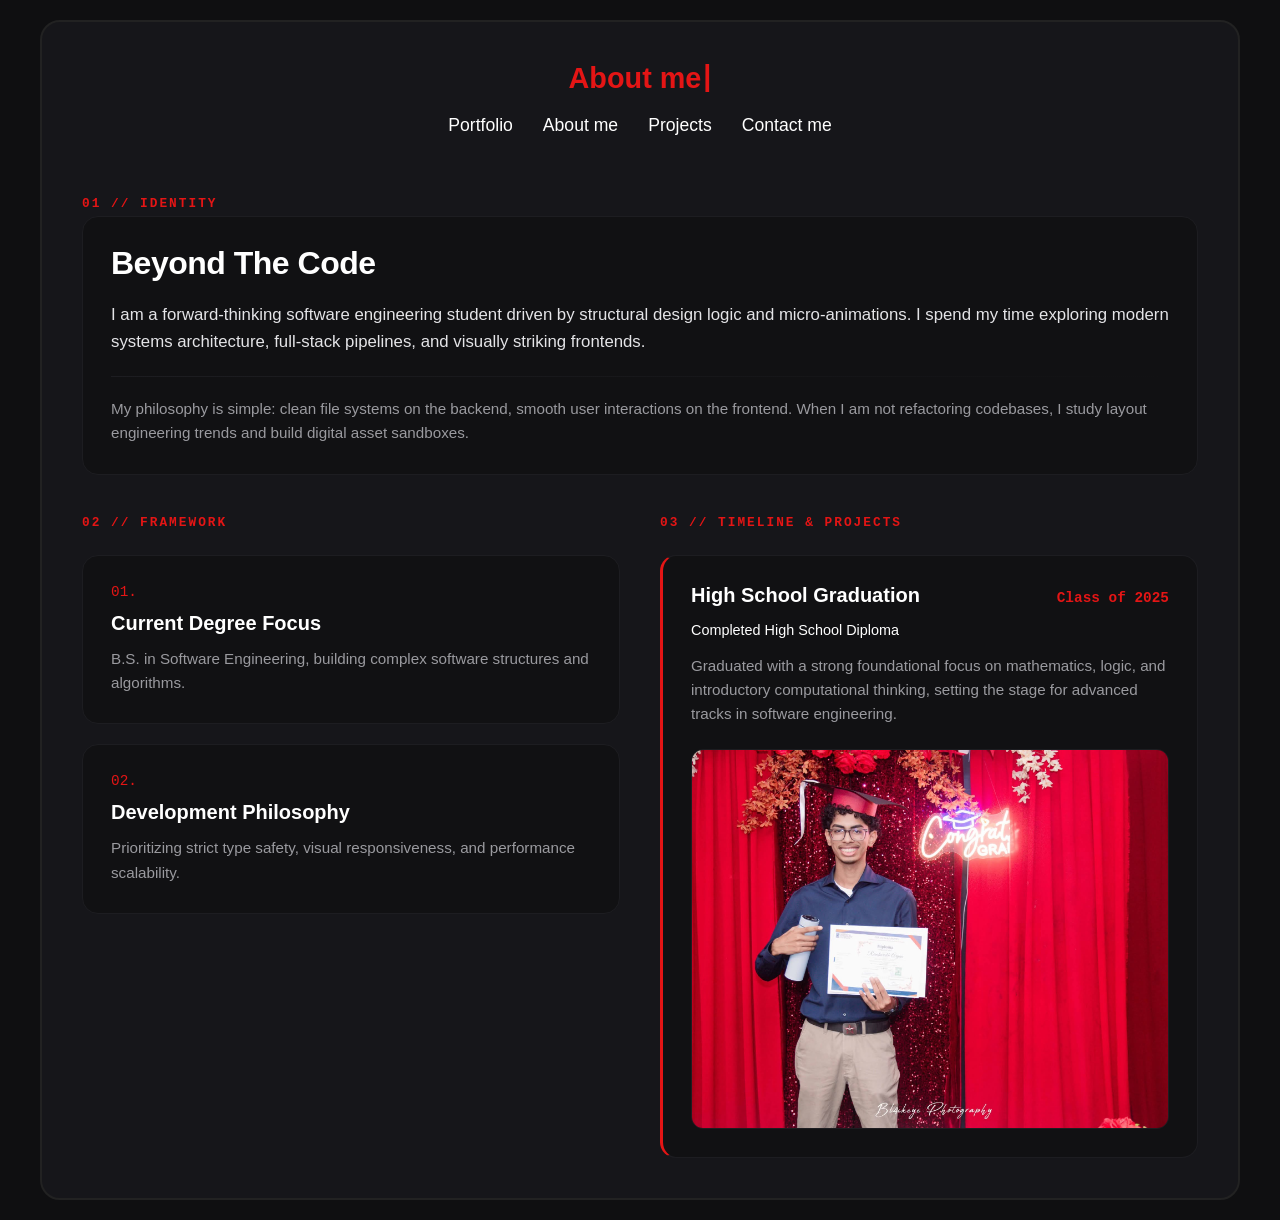
==== about.html @ f9e589f2 "file paths fixes 2.0" ====
<!DOCTYPE html>
<html lang="en">
<head>
    <meta charset="UTF-8">
    <meta name="viewport" content="width=device-width, initial-scale=1.0">
    <title>About</title>
    <link rel="stylesheet" href="../css/about.css">
</head>
<body>
    <div class="main-wrapper">
        <div class="secondary-wrapper">
            <nav>
                <div class="logo" id="typing-text"></div>
                <ul class="nav-bar">
                    <li><a href="index.html">Portfolio</a></li>
                    <li><a href="pages/about.html">About me</a></li>
                    <li><a href="project.html">Projects</a></li>
                    <li><a href="contact.html">Contact me</a></li>
                </ul>
            </nav>
                        <div class="about-container">
                
 <div class="identity-section">
    <div class="section-tag">01 // IDENTITY</div>
    
    <div class="info-card identity-card">
        <h2>Beyond The Code</h2>
        
        <p class="highlight-text">
            I am a forward-thinking software engineering student driven by structural design logic and micro-animations. 
            I spend my time exploring modern systems architecture, full-stack pipelines, and visually striking frontends.
        </p>
        
        <div class="card-divider"></div>
        
        <p class="body-text">
            My philosophy is simple: clean file systems on the backend, smooth user interactions on the frontend. 
            When I am not refactoring codebases, I study layout engineering trends and build digital asset sandboxes.
        </p>
    </div>
</div>

<div class="profile-grid">
    
    <div class="grid-column">
        <div class="section-tag">02 // FRAMEWORK</div>
        
        <div class="info-card">
            <span class="card-number">01.</span>
            <h3>Current Degree Focus</h3>
            <p>B.S. in Software Engineering, building complex software structures and algorithms.</p>
        </div>

        <div class="info-card">
            <span class="card-number">02.</span>
            <h3>Development Philosophy</h3>
            <p>Prioritizing strict type safety, visual responsiveness, and performance scalability.</p>
        </div>
    </div>

    <div class="grid-column">
        <div class="section-tag">03 // TIMELINE & PROJECTS</div>
        
       <div class="info-card timeline-card">
        <div class="card-header-inline">
            <h3>High School Graduation</h3>
         <span class="accent-date">Class of 2025</span>
        </div>
        <p class="sub-institution">Completed High School Diploma</p>
    
        <p class="card-body-text">
          Graduated with a strong foundational focus on mathematics, logic, and introductory computational thinking, setting the stage for advanced tracks in software engineering.
        </p>

            <div class="single-image-container">
                <img class="grad-portrait-img" src="../img/WhatsApp Image 2026-05-18 at 12.04.44 AM.jpeg" alt="High School Graduation">
            </div>

        </div>

        <script src="../js/about.js"></script>
        </div>
    </div>
</body>
</html>
---- css/about.css ----
/* Maintain your theme colors */
:root {
  --bg-dark: #0f0f11;
  --card-dark: #16161a;
  --primary-red: #e41515;
  --text-white: #ffffff;
  --text-muted: #a5a5a5;
}

* {
  margin: 0;
  padding: 0;
  box-sizing: border-box;
}

body {
  background-color: var(--bg-dark);
  font-family: Arial, sans-serif;
  color: var(--text-white);
}

.main-wrapper {
  display: flex;
  justify-content: center;
  align-items: center;
  min-height: 100vh;
  padding: 20px;
}

.secondary-wrapper {
  background-color: var(--card-dark);
  border: 2px solid #222;
  border-radius: 20px;
  width: 100%;
  max-width: 1200px;
  padding: 40px;
}

nav {
  display: flex;
  flex-direction: column;
  align-items: center;
  width: 100%;
  margin-bottom: 60px; 
}


nav .logo {
  color: var(--primary-red);
  font-size: 1.8rem;
  font-weight: bold;
  margin-bottom: 20px;
}


nav .nav-bar {
  display: flex;
  justify-content: center;
  align-items: center;
  list-style: none;
  gap: 30px; /
}

nav .nav-bar a {
  color: var(--text-white);
  text-decoration: none;
  font-size: 1.1rem;
  transition: color 0.2s ease;
}

nav .nav-bar a:hover {
  color: var(--primary-red);
}

.image-swapper-container {
    position: relative;
    width: 100%;
    height: 220px; /* Adjust height to fit your card aesthetic */
    margin-top: 20px;
    border-radius: 12px;
    overflow: hidden;
    background: #16161a;
    border: 1px solid #1d1d21;
}

/* Container framework for a single image */
.single-image-container {
    width: 100%;
    height: 380px; /* Increased height to beautifully accommodate a portrait photo */
    margin-top: 22px;
    border-radius: 12px;
    overflow: hidden;
    background: #16161a;
    border: 1px solid #1d1d21;
}

/* Photo adjustments for portrait framing */
.grad-portrait-img {
    width: 100%;
    height: 100%;
    object-fit: cover; /* Keeps aspect ratio intact */
    object-position: center 15%; /* Intelligently frames upper bodies and faces */
    transition: transform 0.5s cubic-bezier(0.25, 0.8, 0.25, 1);
}

/* Micro-interaction zoom matching the rest of your site */
.single-image-container:hover .grad-portrait-img {
    transform: scale(1.03);
}

/* Micro-zoom interactive effect on hover */
.image-swapper-container:hover .swap-img {
    transform: scale(1.03);
}

/* Card Customization for Identity */
.identity-card {
    display: flex;
    flex-direction: column;
    gap: 16px;
    height: calc(100% - 35px); /* Forces card to visually stretch and align cleanly if inside a grid */
}

/* Make the title match the clean, sharp style */
.identity-card h2 {
    color: #ffffff;
    font-size: 2rem;
    margin: 0 0 4px 0;
    font-weight: 700;
    letter-spacing: -0.5px;
}

/* First paragraph gets slightly higher contrast to draw the eye */
.identity-card .highlight-text {
    color: #e4e4e7;
    font-size: 1.05rem;
    line-height: 1.6;
    margin: 0;
}

/* Sleek subtle divider line inside the card */
.card-divider {
    height: 1px;
    background: linear-gradient(to right, #1d1d21, rgba(29, 29, 33, 0));
    margin: 4px 0;
}

/* Second paragraph matches standard card text description */
.identity-card .body-text {
    color: #9a9a9f;
    font-size: 0.95rem;
    line-height: 1.6;
    margin: 0;
}

/* Core Layout Container */
.profile-grid {
    display: grid;
    grid-template-columns: 1fr 1fr;
    gap: 40px;
    margin-top: 40px;
}

/* Ensure column elements stack cleanly */
.grid-column {
    display: flex;
    flex-direction: column;
    gap: 20px;
}

.section-tag {
    color: var(--primary-red); /* Your primary red */
    font-family: monospace;
    font-size: 0.8rem;
    letter-spacing: 2px;
    text-transform: uppercase;
    margin-bottom: 5px;
    font-weight: 600;
}

/* Base Card Styling - Unifies all cards */
.info-card {
    background: #111113; /* Deep solid dark gray matching your design */
    border: 1px solid #1d1d21; /* Ultra-subtle border for crisp definition */
    border-radius: 16px;
    padding: 28px;
    transition: transform 0.3s cubic-bezier(0.25, 0.8, 0.25, 1), 
                border-color 0.3s ease;
}

.info-card:hover {
    transform: translateY(-4px);
    border-color: #ff3333; /* Subtle glow effect on hover */
}

/* Card Elements */
.card-number {
    color: var(--primary-red);
    font-family: monospace;
    font-size: 0.9rem;
    display: block;
    margin-bottom: 12px;
}

.info-card h3 {
    color: #ffffff;
    font-size: 1.25rem;
    margin: 0 0 12px 0;
    font-weight: 600;
}

.info-card p {
    color: #9a9a9f;
    font-size: 0.95rem;
    line-height: 1.6;
    margin: 0;
}

/* Timeline Customizations */
.timeline-card {
    border-left: 3px solid var(--primary-red); /* Keep your signature red accent line */
}

.card-header-inline {
    display: flex;
    justify-content: space-between;
    align-items: baseline;
    flex-wrap: wrap;
    gap: 10px;
}

.accent-date {
    color: var(--primary-red);
    font-family: monospace;
    font-weight: bold;
    font-size: 0.9rem;
}

.sub-institution {
    color: #ffffff !important;
    font-size: 0.9rem !important;
    font-weight: 500;
    margin-bottom: 12px !important;
}

/* Project Card & Image Styling */
.project-card {
    padding: 0; /* Clear padding to let image bleed to edges */
    overflow: hidden;
}

.project-image-wrapper {
    width: 100%;
    height: 180px;
    overflow: hidden;
    background: #1a1a1e;
    border-bottom: 1px solid #1d1d21;
}

.project-image-wrapper img {
    width: 100%;
    height: 100%;
    object-fit: cover;
    transition: transform 0.5s ease;
}

.project-card:hover .project-image-wrapper img {
    transform: scale(1.04); /* Smooth micro-zoom when hovering the card */
}

.project-meta {
    padding: 24px;
}

/* Responsive Handling for Tablet/Mobile */
@media (max-width: 900px) {
    .profile-grid {
        grid-template-columns: 1fr; /* Stacks vertically into a beautiful single column */
        gap: 30px;
    }
}

::-webkit-scrollbar-track {
  background: #121212;
}

::-webkit-scrollbar-thumb {
  background: var(--primary-red);
  border-radius: 10px;
  border: 2px solid #121212;/
}

/* 4. Thumb hover effect */
::-webkit-scrollbar-thumb:hover {
  background: var(--primary-red);
}

#typing-text::after {
  content: "|";
  color: var(--primary-red, #d92323);;
  margin-left: 2px;
  display: inline-block;
  animation: blinkCursor 1s step-end infinite;

  vertical-align: 0.08em;
  line-height: 1;
}

@keyframes blinkCursor {
  from, to { color: transparent }
  50% { color: var(--brand-orange, #d92323) }
}
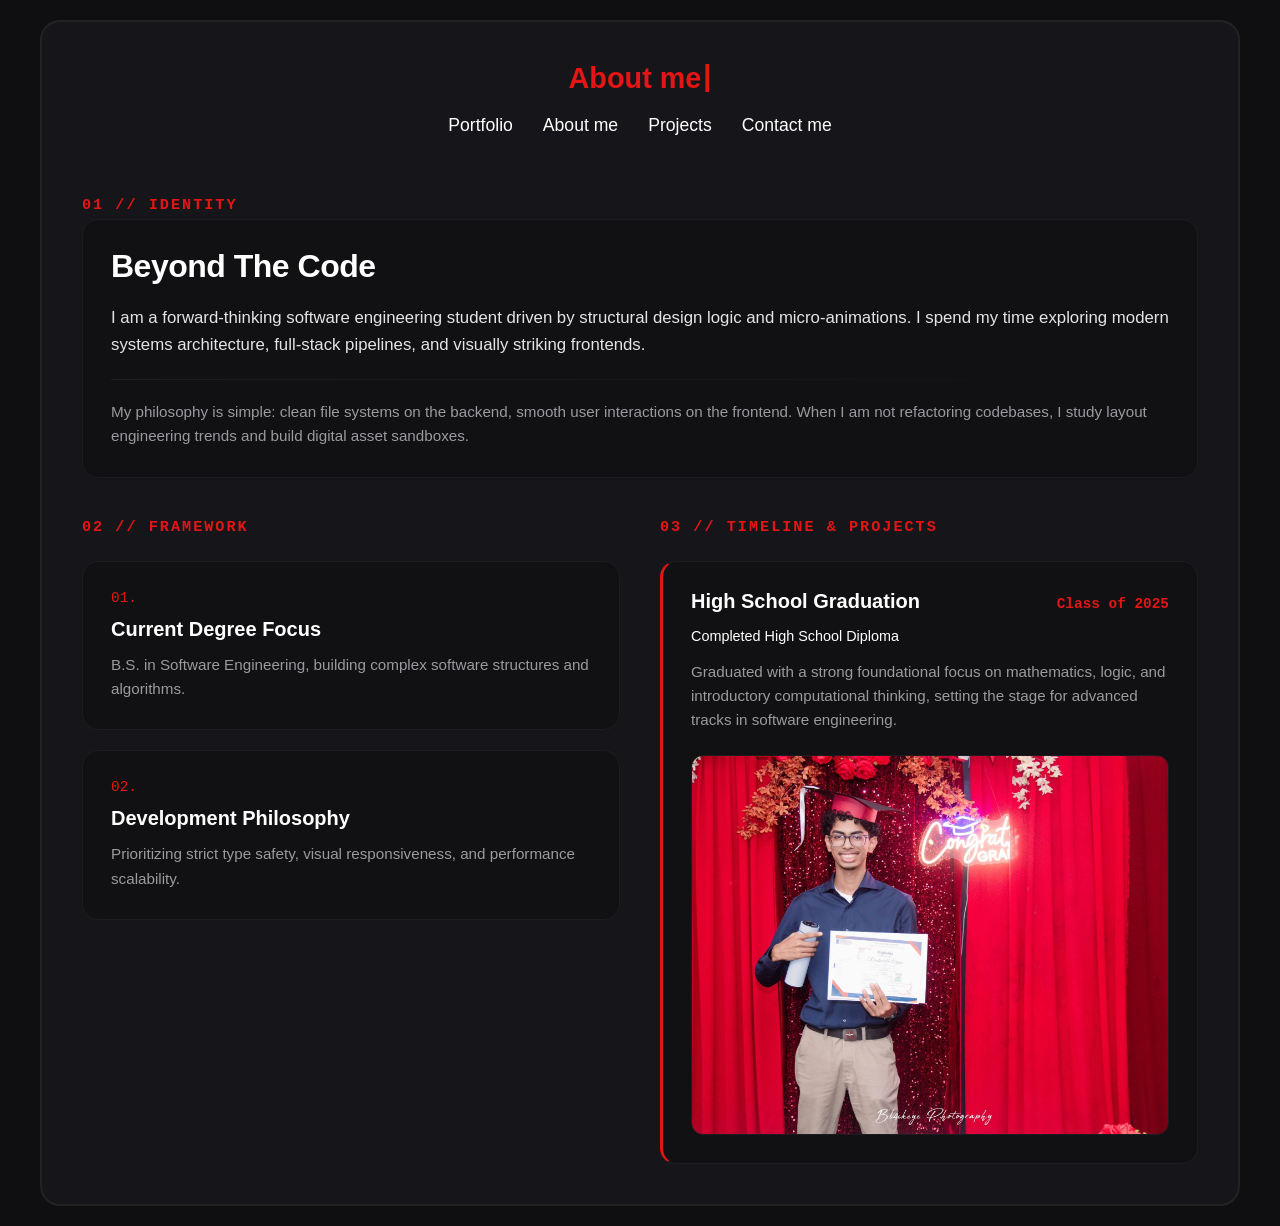
==== commit cd1cf786: "final version 1.0" ====
--- a/about.html
+++ b/about.html
@@ -4,7 +4,7 @@
     <meta charset="UTF-8">
     <meta name="viewport" content="width=device-width, initial-scale=1.0">
     <title>About</title>
-    <link rel="stylesheet" href="../css/about.css">
+    <link rel="stylesheet" href="css/about.css">
 </head>
 <body>
     <div class="main-wrapper">
@@ -13,7 +13,7 @@
                 <div class="logo" id="typing-text"></div>
                 <ul class="nav-bar">
                     <li><a href="index.html">Portfolio</a></li>
-                    <li><a href="pages/about.html">About me</a></li>
+                    <li><a href="about.html">About me</a></li>
                     <li><a href="project.html">Projects</a></li>
                     <li><a href="contact.html">Contact me</a></li>
                 </ul>
@@ -73,12 +73,12 @@
         </p>
 
             <div class="single-image-container">
-                <img class="grad-portrait-img" src="../img/WhatsApp Image 2026-05-18 at 12.04.44 AM.jpeg" alt="High School Graduation">
+                <img class="grad-portrait-img" src="img/graduation-pic-2.jpeg" alt="High School Graduation">
             </div>
 
         </div>
 
-        <script src="../js/about.js"></script>
+        <script src="js/about.js"></script>
         </div>
     </div>
 </body>
--- a/css/about.css
+++ b/css/about.css
@@ -171,7 +171,7 @@
 .section-tag {
     color: var(--primary-red); /* Your primary red */
     font-family: monospace;
-    font-size: 0.8rem;
+    font-size: 0.95rem;
     letter-spacing: 2px;
     text-transform: uppercase;
     margin-bottom: 5px;
@@ -280,19 +280,23 @@
     }
 }
 
+::-webkit-scrollbar {
+  width: 10px;
+}
+
 ::-webkit-scrollbar-track {
   background: #121212;
 }
 
 ::-webkit-scrollbar-thumb {
-  background: var(--primary-red);
+  background: #d92323;
   border-radius: 10px;
   border: 2px solid #121212;/
 }
 
 /* 4. Thumb hover effect */
 ::-webkit-scrollbar-thumb:hover {
-  background: var(--primary-red);
+  background: #d92323;
 }
 
 #typing-text::after {
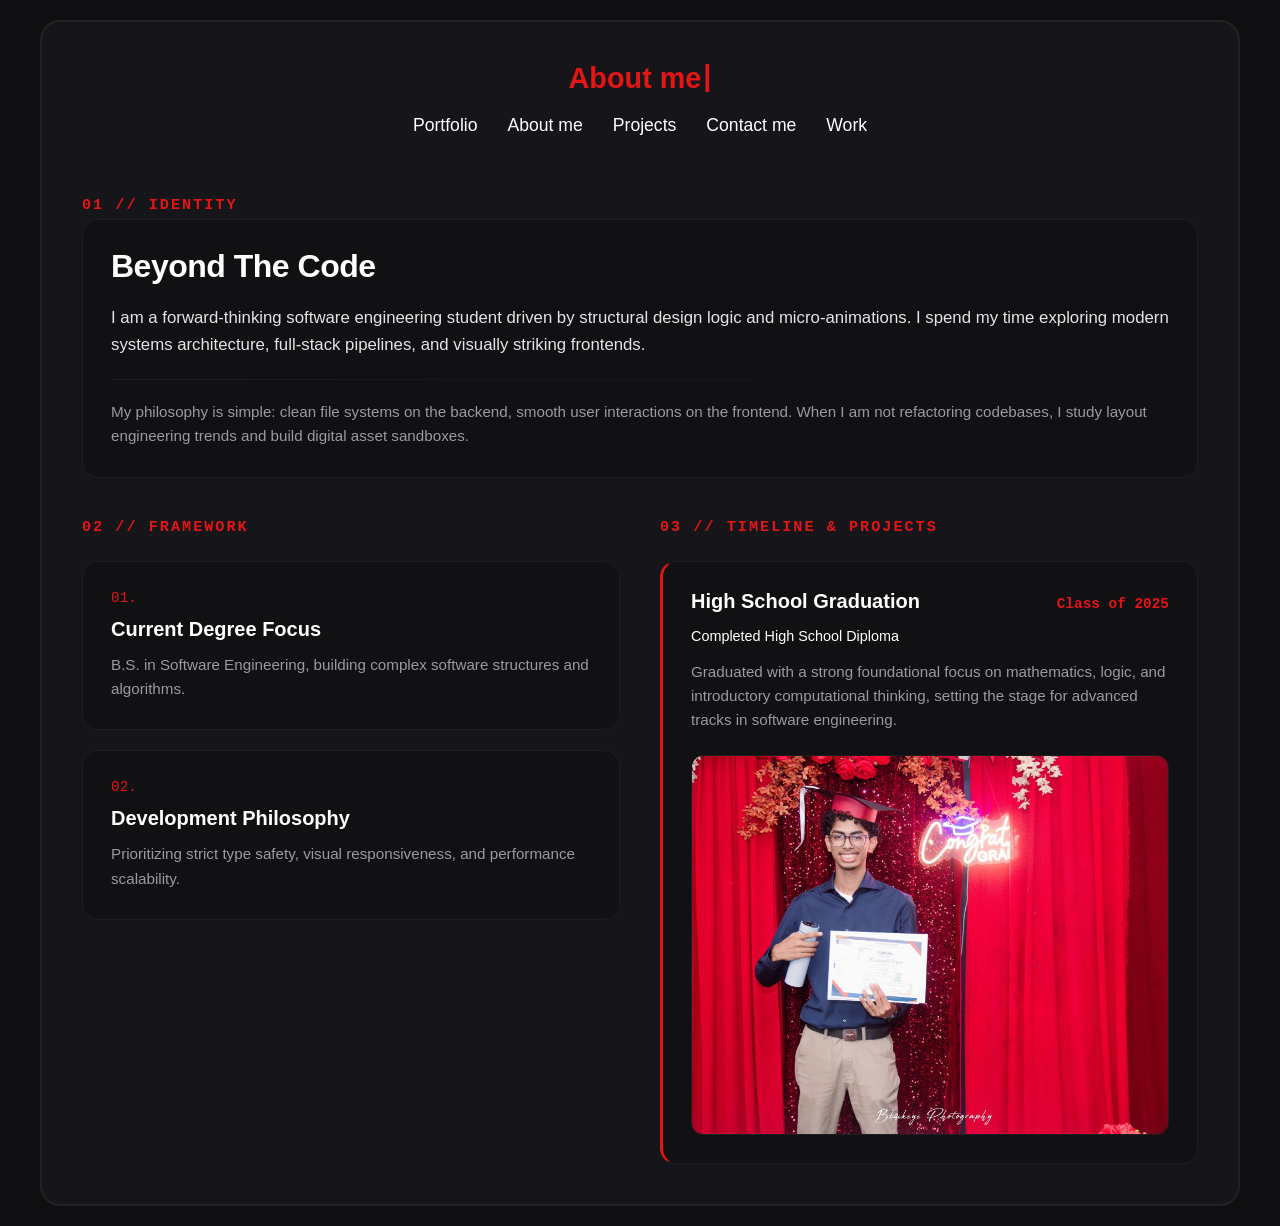
==== commit 22c20c11: "FINAL" ====
--- a/about.html
+++ b/about.html
@@ -16,6 +16,7 @@
                     <li><a href="about.html">About me</a></li>
                     <li><a href="project.html">Projects</a></li>
                     <li><a href="contact.html">Contact me</a></li>
+                    <li><a href="work.html">Work</a></li>
                 </ul>
             </nav>
                         <div class="about-container">
@@ -78,8 +79,10 @@
 
         </div>
 
-        <script src="js/about.js"></script>
+        
         </div>
     </div>
+<script src="js/about.js"></script>
+
 </body>
 </html>
--- a/css/about.css
+++ b/css/about.css
@@ -299,6 +299,7 @@
   background: #d92323;
 }
 
+
 #typing-text::after {
   content: "|";
   color: var(--primary-red, #d92323);;
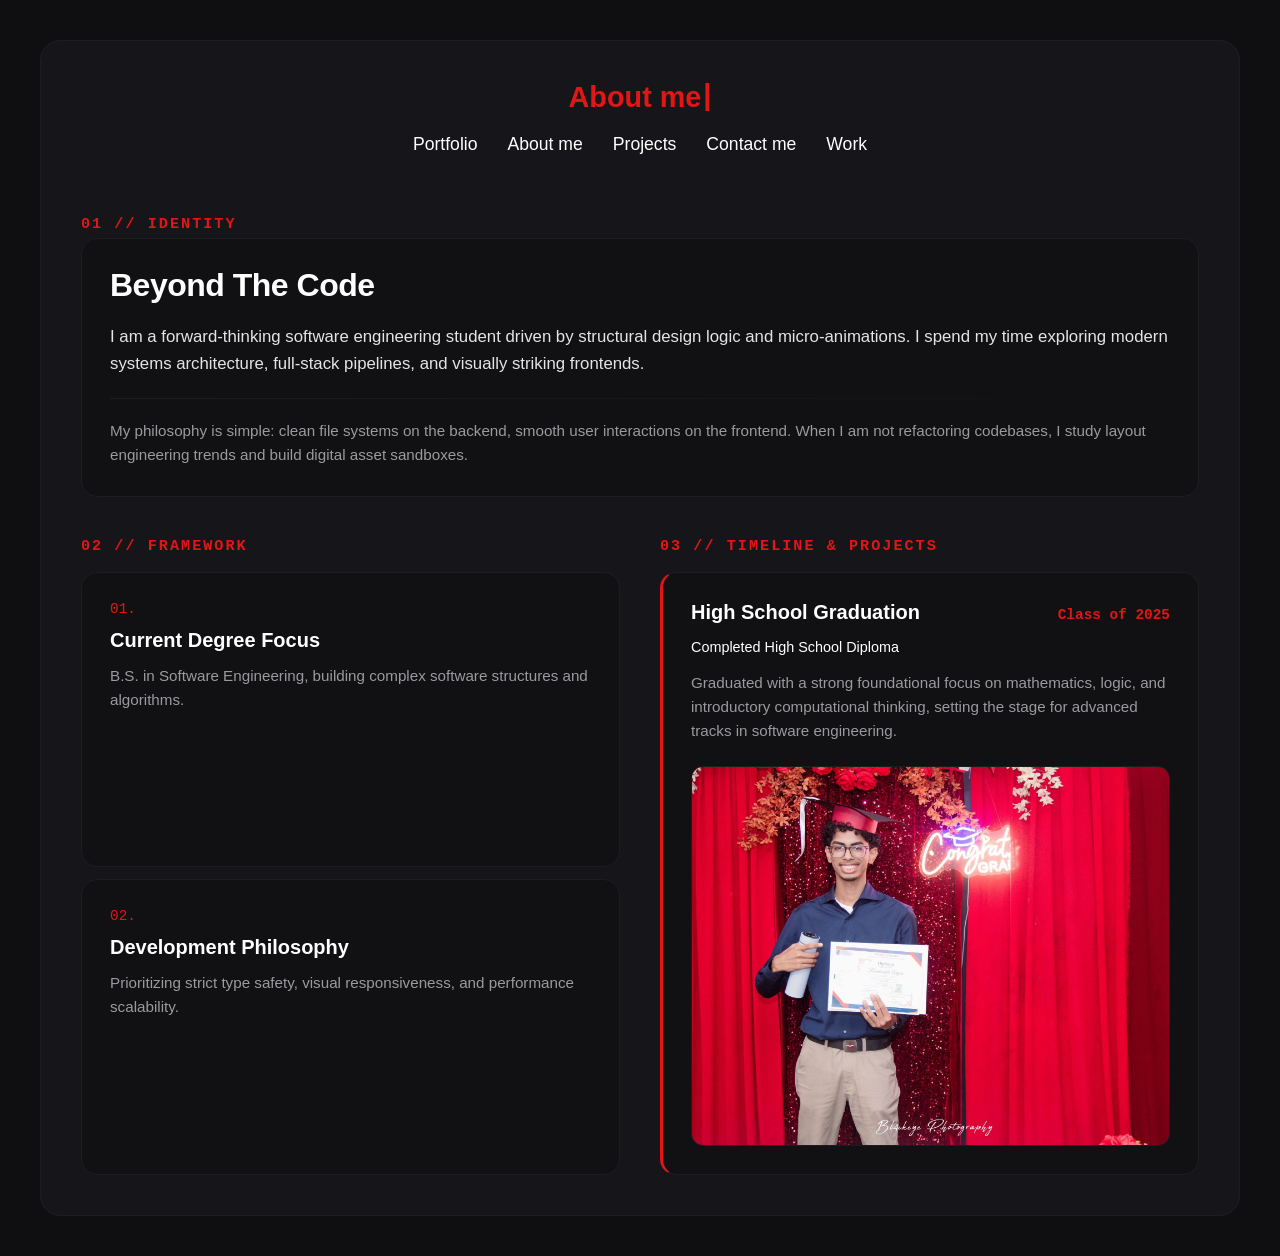
==== commit 2bea4f00: "final pt11" ====
--- a/about.html
+++ b/about.html
@@ -5,6 +5,7 @@
     <meta name="viewport" content="width=device-width, initial-scale=1.0">
     <title>About</title>
     <link rel="stylesheet" href="css/about.css">
+    <link rel="stylesheet" href="css/main.css">
 </head>
 <body>
     <div class="main-wrapper">
--- a/css/main.css
+++ b/css/main.css
@@ -0,0 +1,7 @@
+/* css/main.css */
+
+@import "index.css";
+@import "about.css";
+@import "projects.css";
+@import "contact.css";
+@import "work.css";
